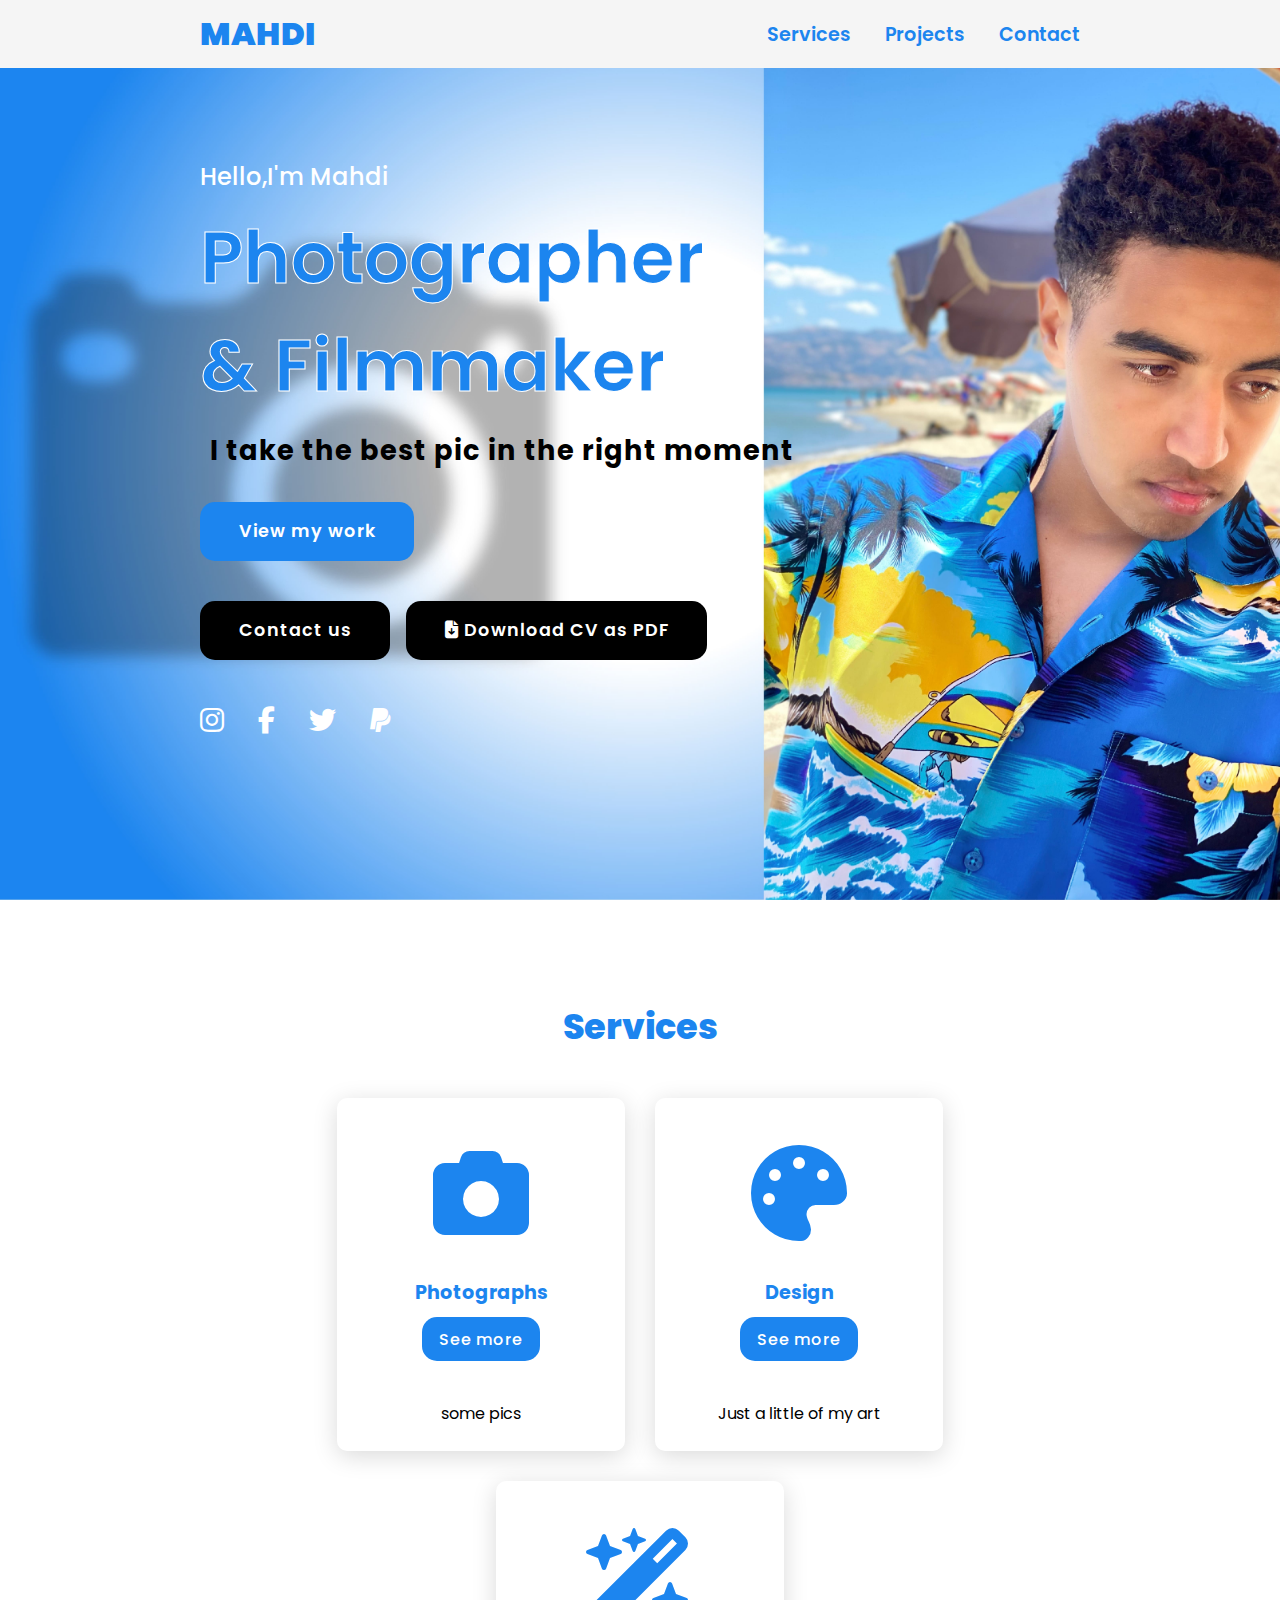
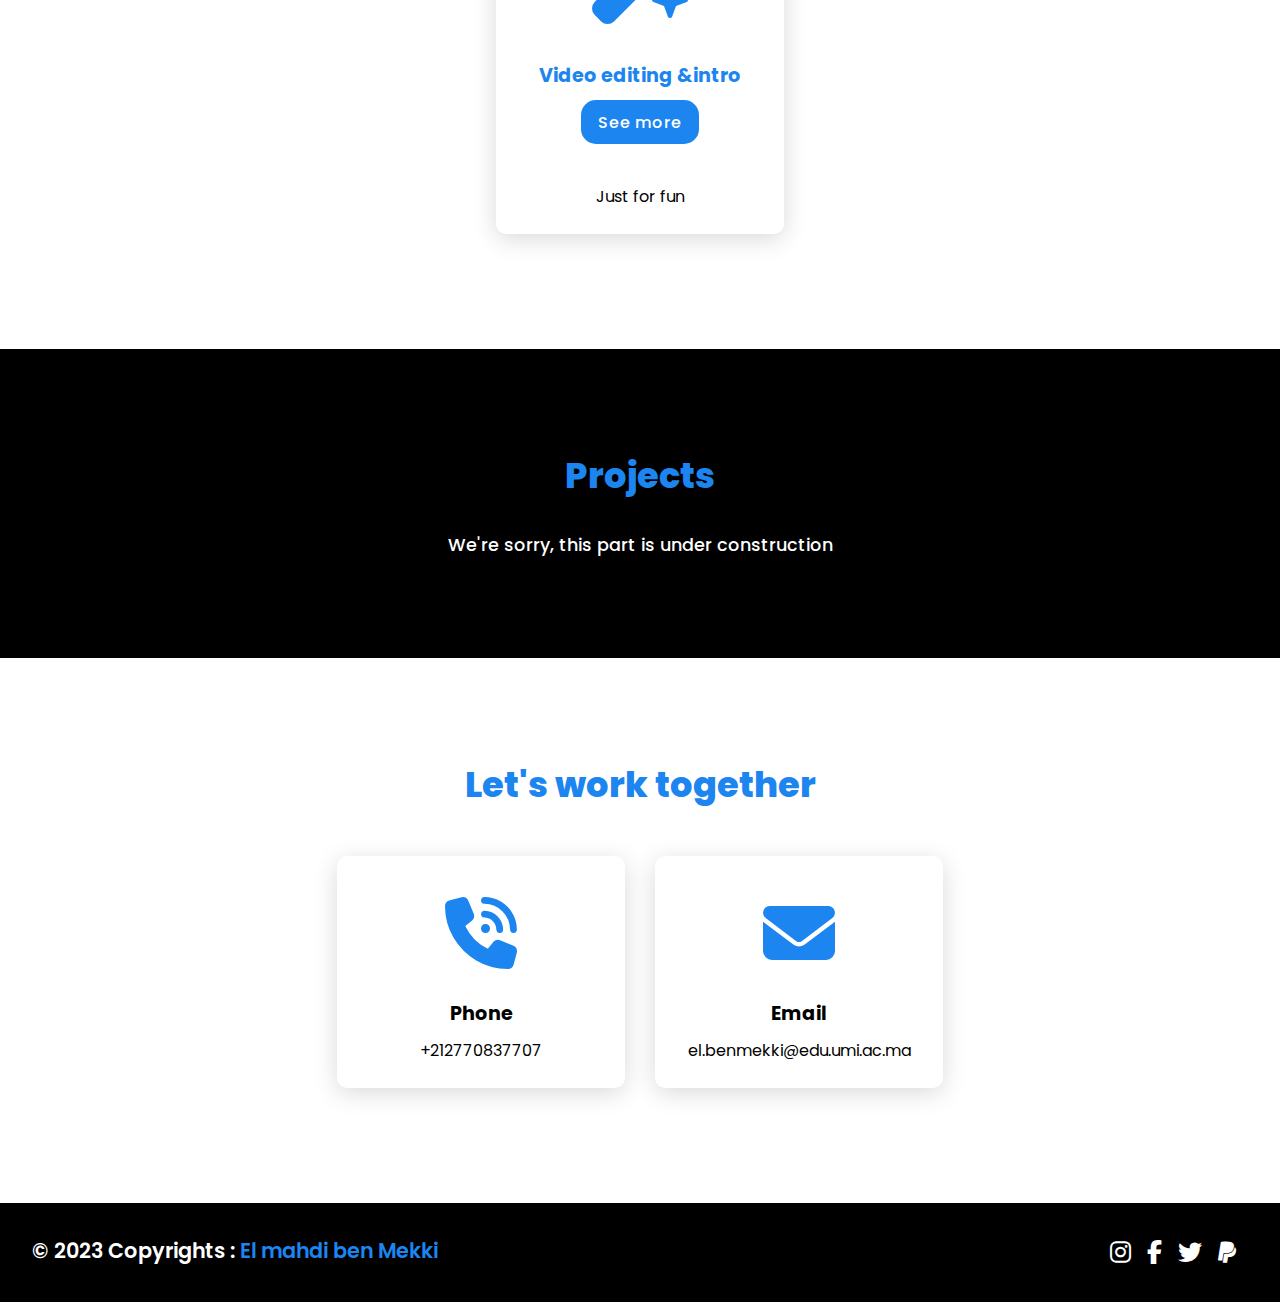
==== index.html @ b818fbd6 "Add files via upload" ====
<!DOCTYPE html>
<html lang="en">
<head>
    <meta charset="UTF-8">
    <meta http-equiv="X-UA-Compatible" content="IE=edge">
    <meta name="viewport" content="width= , initial-scale=1.0">
    <link rel="stylesheet" href="https://cdnjs.cloudflare.com/ajax/libs/font-awesome/6.3.0/css/all.css">
    <link rel="stylesheet" href="style.css">
    <title>El mahdi Ben Mekki</title>
  
</head>
</head>
<body>

    <header>
        <a href="#" class="logo">MAHDI</a>
        <nav class="navigation"> 
            <a href="#services">Services</a>
            <a href="#projects">Projects</a>
            <a href="#contact">Contact</a>
        </nav>
    </header >
    

    <section class="main">
        <div>
            <h2>Hello,I'm Mahdi <br><span>Photographer <br>
            & Filmmaker</span></h2>
            <h3>I take the best pic in the right moment </h3>
            <a href="#services" class="main-btn">View my work</a> <br>
            <a href="submit.html" class="main-btn2">Contact us</a>
            <a href="El mahdi_Ben mekki_CV.pdf" download class="main-btn2">
                <i class="fa-solid fa-file-arrow-down"></i> Download CV as PDF </a>

            <div class="social-icons">
                <a href="https://www.instagram.com/thisisoden/"><i class="fa-brands fa-instagram"></i></a>
                <a href="https://www.facebook.com/profile.php?id=100008016195055"><i class="fa-brands fa-facebook-f"></i></a>
                <a href="https://twitter.com/elmahdibenmekki"><i class="fa-brands fa-twitter"></i></a>
                <a href="https://www.paypal.com/paypalme/elmahdibenmekki"><i class="fa-brands fa-paypal"></i></a>
          
       

            </div>

        </div> 
    </section>

    <section class="cards" id="services">
            <h2 class="title">Services</h2>
            <div class="content">
                <div class="card">
                    <div class="icon">
                        <i class="fa-solid fa-camera"></i>
                    </div>
                    <div class="info">
                        <h3>Photographs</h3>
                        <div class="see">
                            <a href="./photographs"> <span>See more</span> </a>
                        </div>
                        <p>some pics</p>

                    </div>
            </div>
            <div class="card">
                <div class="icon">
                    <i class="fa-solid fa-palette"></i>
                </div>
                <div class="info">
                    <h3>Design</h3>
                    <div class="see">
                        <a href="./design"> <span>See more</span> </a>
                    </div>
                    <p>Just a little of my art</p>

                </div>
        </div>
        <div class="card">
            <div class="icon">
                <i class="fa-solid fa-wand-magic-sparkles"></i>
            </div>
            <div class="info">
                <h3>Video editing &intro</h3>
                <div class="see">
                    <a href="./videos"> <span>See more</span> </a>
                </div>
                <p>Just for fun</p>

            </div>
    </div>
      

            </div>  
    </section>

    <section class="projects" id="projects">
        <h2 class="title">Projects</h2>
        <p class="sorry">We're sorry, this part is under construction</p>
       

    </section>

    <section class="cards contact" id="contact">
        <h2 class="title">Let's work together</h2 >

        <div class="allcards">

            <div   class="card">
                <div class="icon">
                    <i class="fa-solid fa-phone-volume"></i>
                </div>
                <div class="info">
                    <h3>Phone</h3>
                    <p>+212770837707</p>
                    
                </div>
            </div>
            
            <div class="card"> 
                <div class="icon">
                    <i class="fa-solid fa-envelope"></i>
                </div>
                <div class="info">
                    <h3>Email</h3>
                    <p>el.benmekki@edu.umi.ac.ma</p>
                    
                </div>
            </div>
        </div>
  
    </section>

<footer class="footer">
    <p class="footer-title">© 2023   Copyrights :<span> El mahdi ben Mekki</span></p>
        <div class="social-icons">
            <a href="https://www.instagram.com/thisisoden/"><i class="fa-brands fa-instagram"></i></a>
            <a href="https://www.facebook.com/profile.php?id=100008016195055"><i class="fa-brands fa-facebook-f"></i></a>
            <a href="https://twitter.com/elmahdibenmekki"><i class="fa-brands fa-twitter"></i></a>
            <a href="https://www.paypal.com/paypalme/elmahdibenmekki"><i class="fa-brands fa-paypal"></i></a>
      

        </div>


</footer>
 

    
</body>
</html>
---- style.css ----
@import url('https://fonts.googleapis.com/css2?family=Poppins:ital,wght@0,100;0,200;0,300;0,400;0,500;0,600;0,700;0,800;0,900;1,100;1,200;1,300;1,400;1,500;1,600;1,700;1,800;1,900&display=swap');


*{ 
    font-family: 'Poppins', sans-serif;
    margin: 0;
    padding: 0;
    box-sizing: border-box;
    scroll-behavior: smooth;
}
header{
    background-color: whitesmoke;
    width: 100%;
    position: fixed;
    z-index: 999;
    display: flex;
    justify-content: space-between;
    align-items: center;
    padding: 10px 200px;

} 
.logo{
    text-decoration: none;
    color:#1c85ef;
    text-transform: uppercase;
    font-weight: 900;
    font-size: 2em;

}
.navigation a{
    color:#1c85ef;;
    text-decoration: none;
    font-size: 1.2em;
    font-weight: 600;
    padding-left: 30px;
}
.navigation a:hover{
    color:black;
     
}
section{
   padding: 100px 200px;
    
}
.main{
    width: 100%;
    min-height: 100vh ;
    display: flex;
    align-items: center;
    background: url(imges/background.jpg); no-repat;
    background-size: cover;
    background-position: center;
    background-attachment: fixed ;

}
.main h2{
    color: white;
    font-size: 1.5em;
    font-weight: 500;

}
.main h2 span{
    display: inline-block;
    margin-top: 10px;
    color:#1c85ef;
    font-size: 3em;
    font-weight: 600;
    -webkit-text-stroke: 1px white;
}
.main h3{
    color: black;
    font-size: 1.7em;
    font-weight: 700;
    letter-spacing: 1px;
    margin: 10px;
    margin-bottom:30px ;
}
.main-btn {
    color: white;
    background-color:#1c85ef;
    text-decoration: none;
    font-size: 1.1em;
    font-weight: 600;
    display: inline-block;
    padding: 0.9375em 2.1875em;
    letter-spacing: 1px;
    border-radius: 15px;
    margin-bottom: 40px;
    transition:  0.8s ease;

}
.main-btn:hover{
    background-color:white ;
    color:#1c85ef ;
    transform: scale(1.1);
}

.main-btn2{
    color: white;
    background-color:black;
    text-decoration: none;
    font-size: 1.1em;
    font-weight: 600;
    display: inline-block;
    padding: 0.9375em 2.1875em;
    letter-spacing: 1px;
    border-radius: 15px;
    margin-bottom: 40px;
    transition:  0.8s ease;
    margin-right: 12px;

}
.main-btn2:hover{
    background-color:white ;
    color: black;
    transform: scale(1.1);
}
.social-icons a{
    color: white;
    font-size: 1.7em;
    padding-right: 30px;
}

.title{
    display: flex;
    justify-content: center;
    color: #1c85ef;
    font-size: 2.2em;
    font-weight: 800;
    margin-bottom: 30px;

}
.content {
    display: flex;
    justify-content: center;
    flex-direction: row;
    flex-wrap: wrap ;
}
.allcards{
    display: flex;
    justify-content: center;
    
}
.card{
    background-color: white;
    width:18em ;
    box-shadow: 0 5px 25px rgba(1, 1, 1,15% );
    border-radius: 10px;
    padding: 25px;
    margin: 15px;
    transition: 0.7s ease;
} 
.card:hover {
    transform: scale(1.1);

}
.icon{
    color:#1c85ef ;
    font-size: 6em;
    text-align: center;
}
.info{
    text-align: center;

}

.info h3{
    color: #1c85ef;
    font-size:1.2em;
    font-weight: 700;
    margin: 10px;
}
.sorry{
    color: white;
    display: flex;
    justify-content: center;
    font-size: 1.1em;
    font-weight: 500;

}
.projects{
    background-color: black;
}
.contact .icon{
    font-size: 4.5em;
    
}
.contact .info h3{
    color: black;

}
.contact .info p{
    font-size: 1em;
} 
.footer{
    background-color: black;
    color: white;
    padding: 2em;
    display: flex;
    justify-content: space-between;
}
.footer-title{
    font-size: 1.3em;
    font-weight: 600;

}
.footer-title span{
    color:#1c85ef ;
}

.footer .social-icons a{
    font-size: 1.5em;
    padding:0 12px 0 0; 

}
.see span{
    color: white;
    background-color:#1c85ef;
    text-decoration: none;
    font-size: 1em;
    font-weight: 500;
    display: inline-block;
    padding: 0.6000em 1.1em;
    letter-spacing: 0.8px;
    border-radius: 15px;
    margin-bottom: 40px;
    transition:  0.8s ease;
   
}

.see span:hover{
    background-color:#03488d ;
    transform: scale(1.1);
}



@media (max-width:1023px){
    header{
        padding: 12px 20px;
    }
    .navigation {
       display: flex;
    }
    .title{
        font-size: 1.8em;
    }
    section{
        padding: 80px 20px;
    }
    .main-content h2{
        font-size: 1em;
    }
    .main-content h3{
        font-size: 1.6em;
    }
    .content{
        flex-direction: column;
        align-items: center;
    }
   .main{
    width: 30%;
    height: auto;
   }
}

@media (max-width:641px) {
    body{
        font-size: 12px;
    }
    .main-content h2{
        font-size: 0.8em;
    }
    .main-content h3{
        font-size: 1.4em;
    }
    .main{
        width: 50%;
        height: 50%;
    }

}

@media (max-width:300px) {
    body{
        font-size: 10px;
    }
}
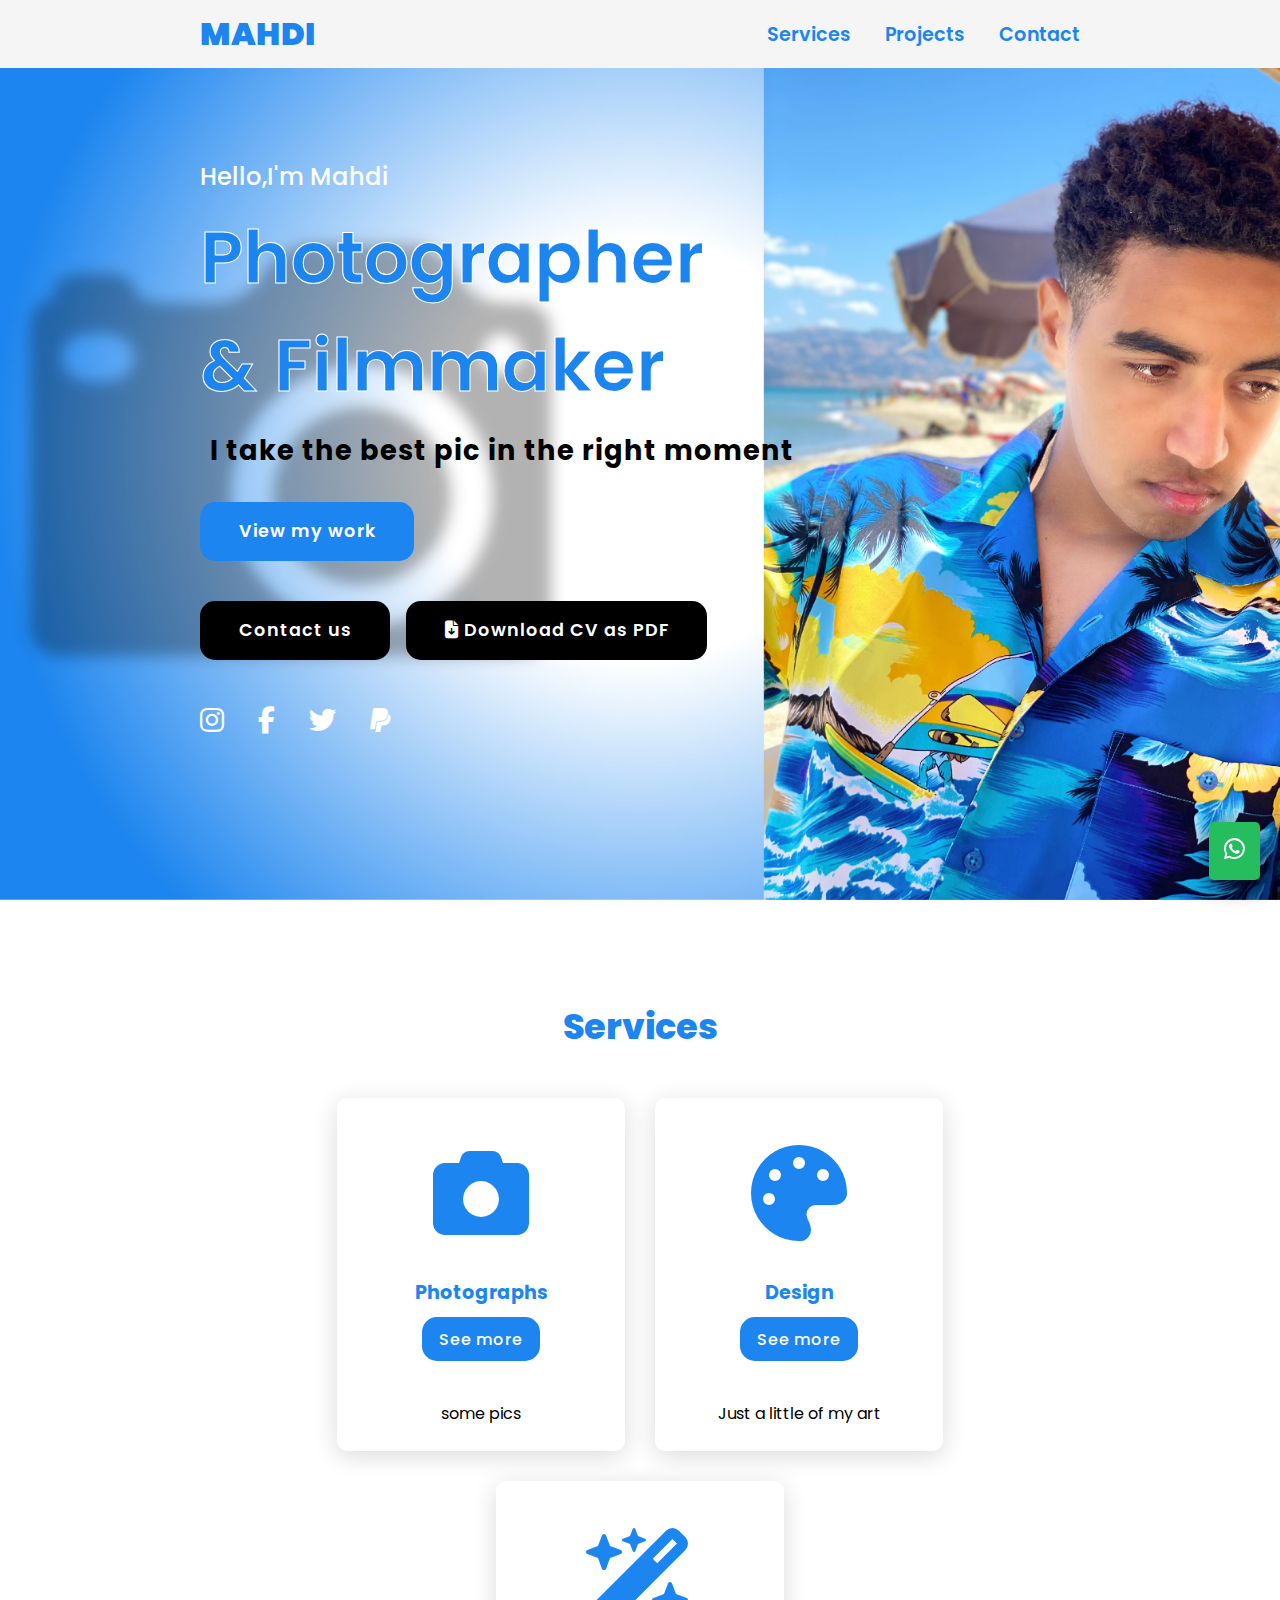
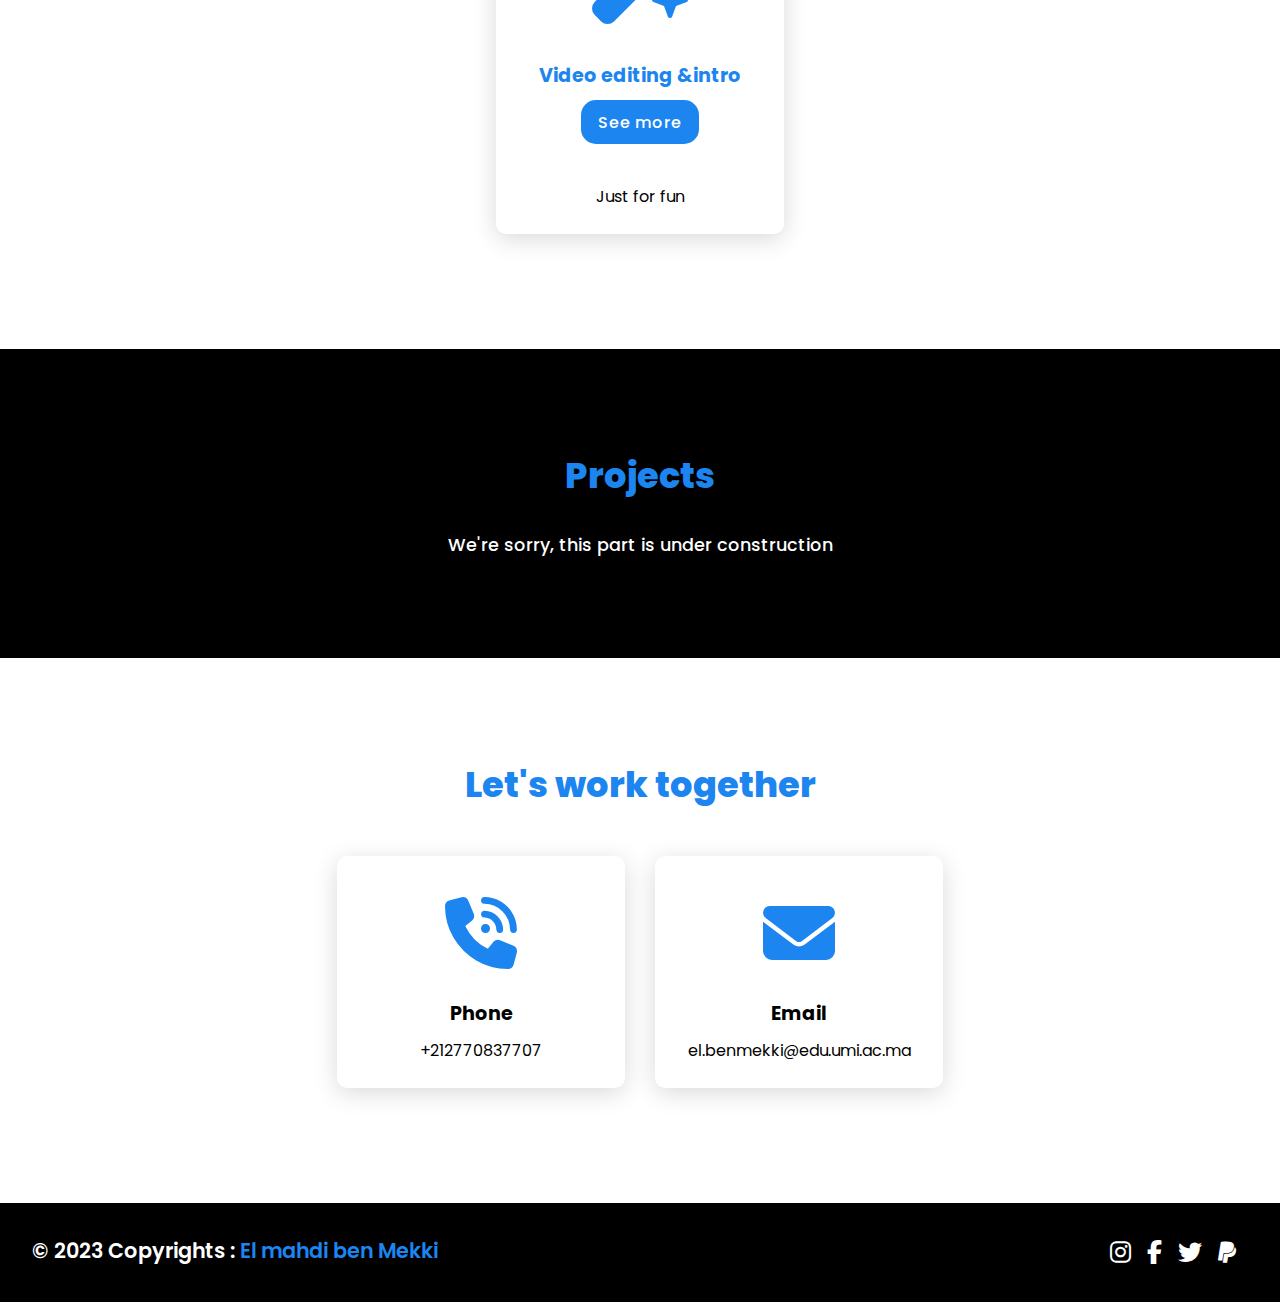
==== commit b63f2531: "Add files via upload" ====
--- a/index.html
+++ b/index.html
@@ -28,7 +28,7 @@
             & Filmmaker</span></h2>
             <h3>I take the best pic in the right moment </h3>
             <a href="#services" class="main-btn">View my work</a> <br>
-            <a href="submit.html" class="main-btn2">Contact us</a>
+            <a href="./submit" class="main-btn2">Contact us</a>
             <a href="El mahdi_Ben mekki_CV.pdf" download class="main-btn2">
                 <i class="fa-solid fa-file-arrow-down"></i> Download CV as PDF </a>
 
@@ -37,6 +37,7 @@
                 <a href="https://www.facebook.com/profile.php?id=100008016195055"><i class="fa-brands fa-facebook-f"></i></a>
                 <a href="https://twitter.com/elmahdibenmekki"><i class="fa-brands fa-twitter"></i></a>
                 <a href="https://www.paypal.com/paypalme/elmahdibenmekki"><i class="fa-brands fa-paypal"></i></a>
+               
           
        
 
@@ -44,6 +45,11 @@
 
         </div> 
     </section>
+
+    <a href="https://wa.me/212770837707" class="whatsapp-button" target="_blank"> 
+        <i id="whatsappicon" class="fa-brands fa-whatsapp"></i>
+
+    </a>
 
     <section class="cards" id="services">
             <h2 class="title">Services</h2>
--- a/style.css
+++ b/style.css
@@ -233,6 +233,31 @@
     background-color:#03488d ;
     transform: scale(1.1);
 }
+/* WhatsApp button styles */
+.whatsapp-button {
+    position: fixed;
+    bottom: 20px; 
+    right: 20px;
+    background-color: #25bd5d; /* WhatsApp green color */
+    color: #fff;
+    padding: 15px 15px;
+    text-decoration: none;
+    border-radius: 5px;
+    font-weight: bold;
+    transition: background-color 0.3s;
+    box-shadow: 0 5px 25px rgba(1, 1, 1,60% );
+}
+
+.whatsapp-button:hover {
+    background-color: #128C7E; /* Darker shade of WhatsApp green on hover */
+}
+.whatsapp-button i {
+    font-size: x-large;
+
+}
+
+
+
 
 
 
@@ -265,7 +290,7 @@
    }
 }
 
-@media (max-width:641px) {
+@media (max-width:700px) {
     body{
         font-size: 12px;
     }
@@ -278,14 +303,83 @@
     .main{
         width: 50%;
         height: 50%;
-    }
-
-}
-
-@media (max-width:300px) {
+        background: url(imges/background2.jpg); 
+        background-size: 250%;
+        background-repeat: no-repeat;
+        background-position: center center;
+        
+        
+       
+      
+    }
+
+}
+
+
+@media (max-width:500px) {
     body{
         font-size: 10px;
     }
-}
-
-    +    .main{
+        width: 50%;
+        height: 50%;
+        background: url(imges/background2.jpg); 
+        background-size: 300%;
+        background-repeat: no-repeat;
+        background-position: center center;
+        
+        
+       
+      
+    }
+    .main h2{
+        color: white;
+        font-size: 1.8em;
+        font-weight: 700;
+    
+    }
+    .main-btn2{
+        
+        font-size: 1.5em;
+
+        }
+
+     .main-btn {
+         
+            font-size: 1.5em;
+          
+           
+        }
+
+.navigation a{
+
+    font-size: 1.2em;
+    font-weight: 700;
+    
+}
+.cards contact{
+
+    width:10em ;
+
+
+    
+
+    }
+.cards .content{
+    font-size: larger;
+
+}
+
+
+
+
+
+   .footer{
+    padding: 0.5em;
+   }
+   .footer-title{
+    font-size: 1em;
+    font-weight: 600;
+
+}
+}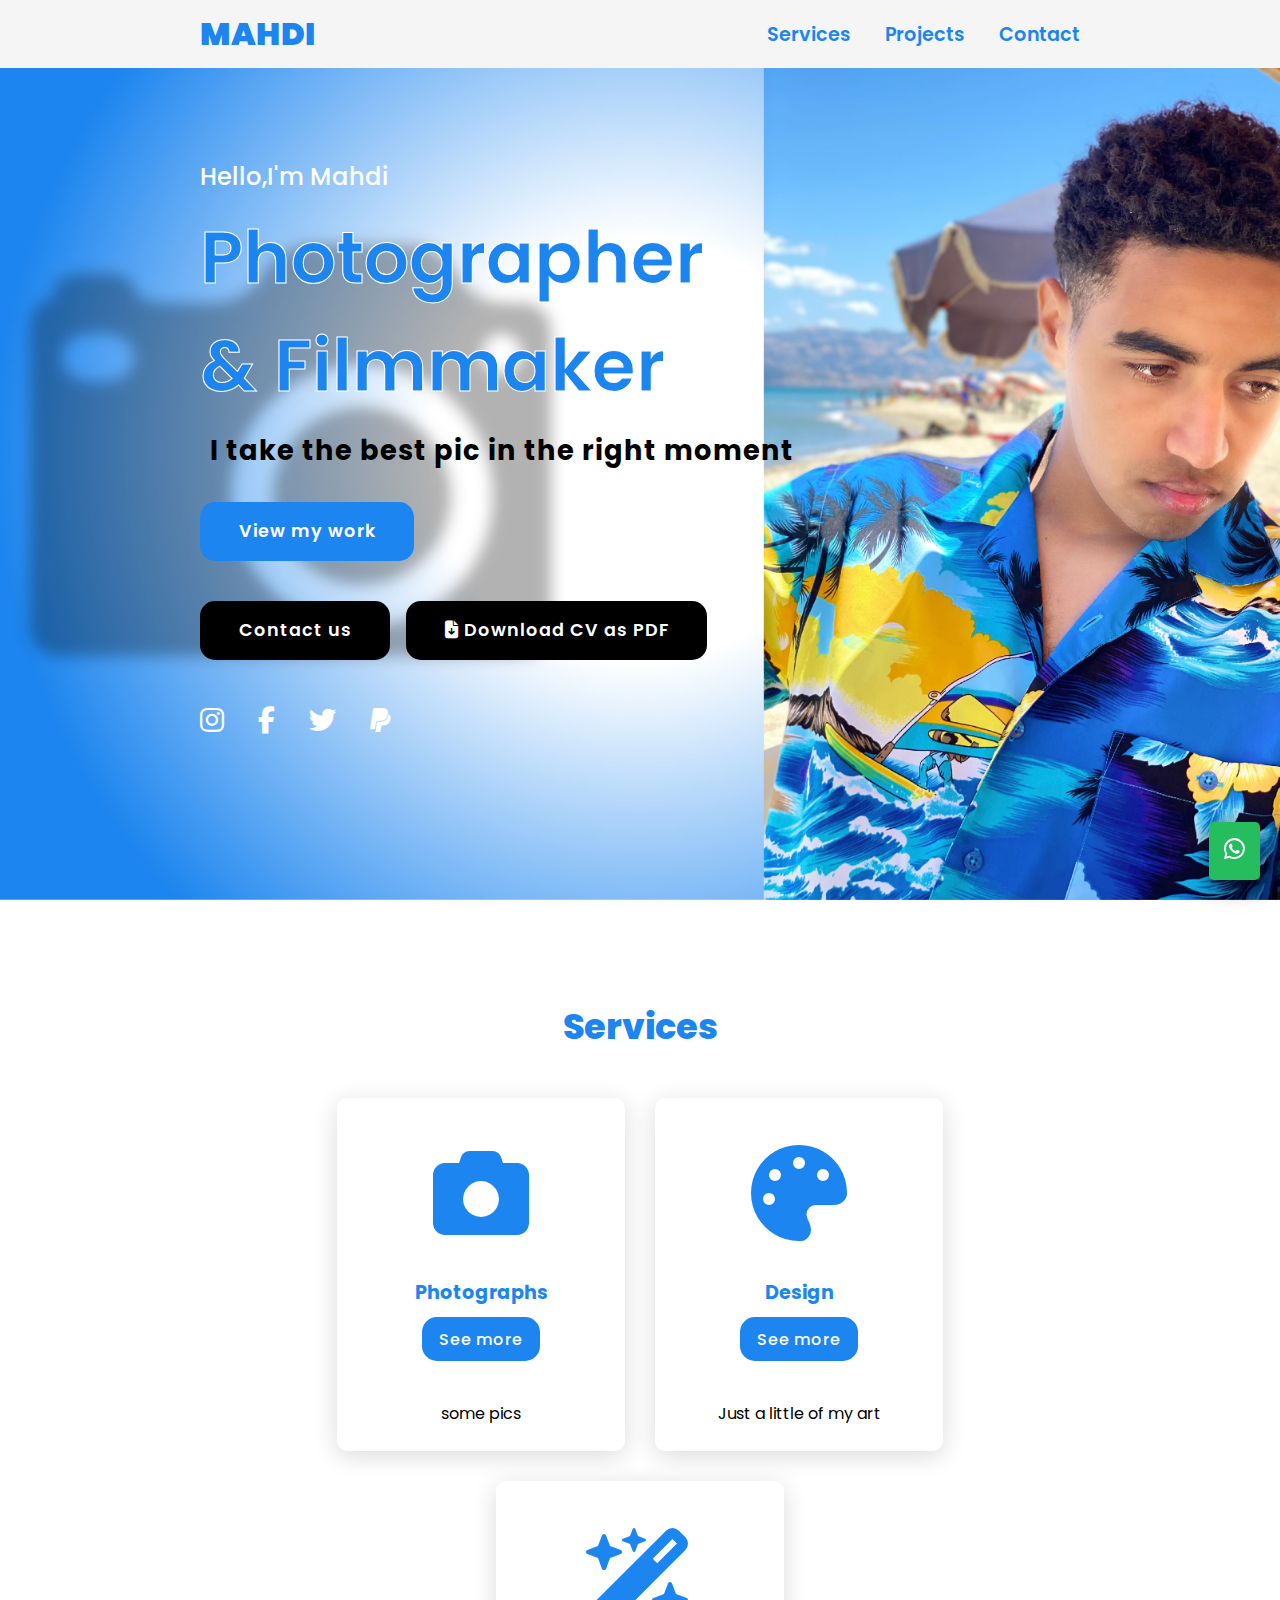
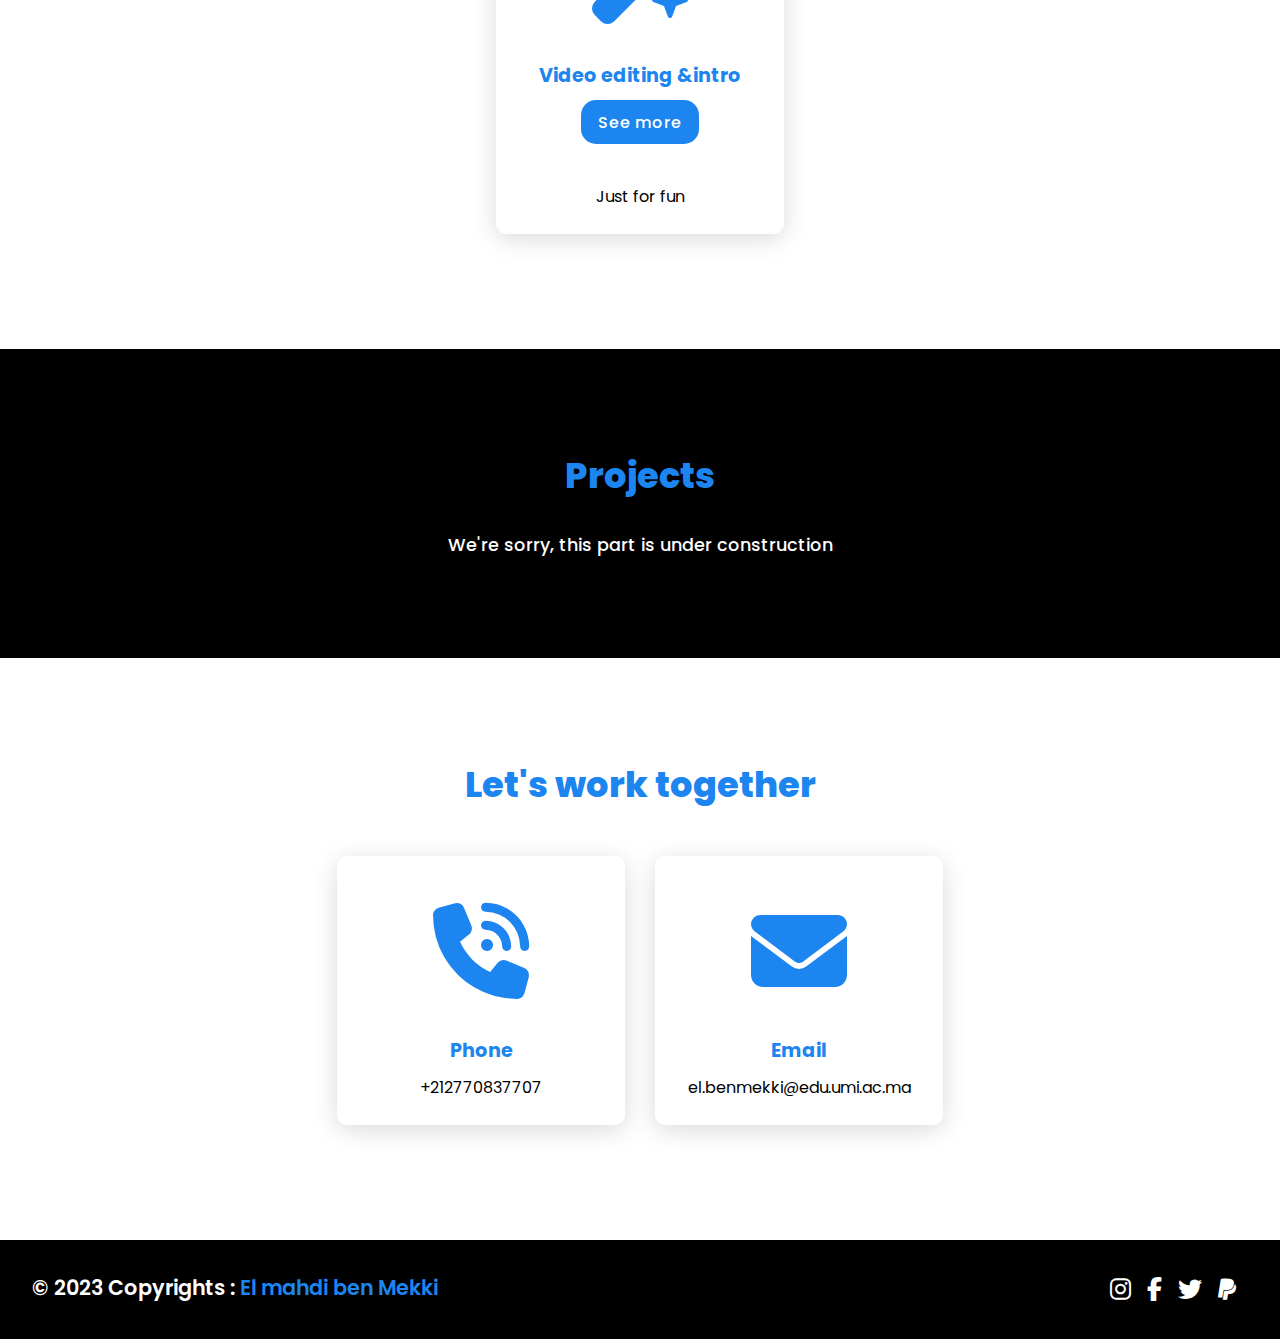
==== commit a2ffc38d: "Add files via upload" ====
--- a/index.html
+++ b/index.html
@@ -105,7 +105,7 @@
 
     </section>
 
-    <section class="cards contact" id="contact">
+    <section class="cardscontact" id="contact">
         <h2 class="title">Let's work together</h2 >
 
         <div class="allcards">
--- a/style.css
+++ b/style.css
@@ -357,10 +357,21 @@
     font-weight: 700;
     
 }
-.cards contact{
-
-    width:10em ;
-
+.cardscontact .card{
+    font-size: smaller;
+    width: 300px;
+    padding: 20px;
+    margin: 10px;
+}
+
+
+.card{
+
+
+font-size: larger;
+font-weight: 600;
+
+   
 
     
 
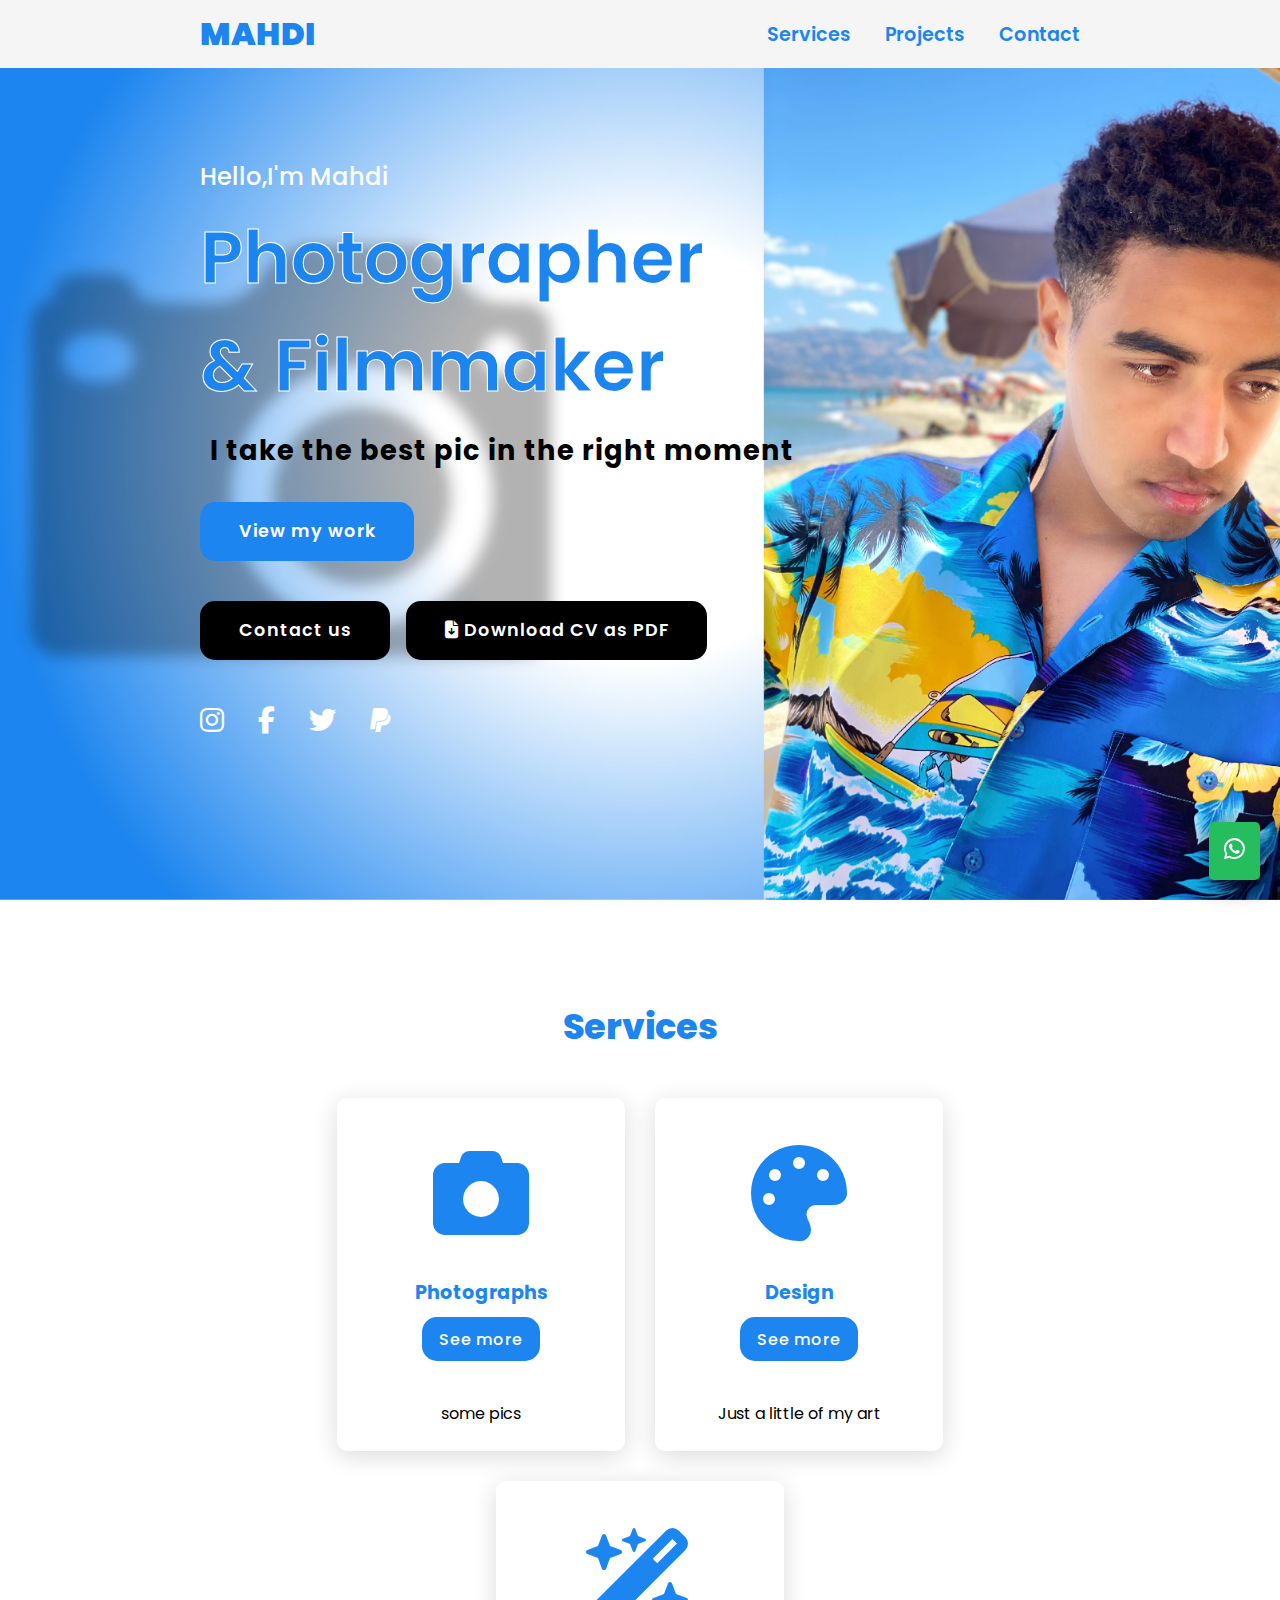
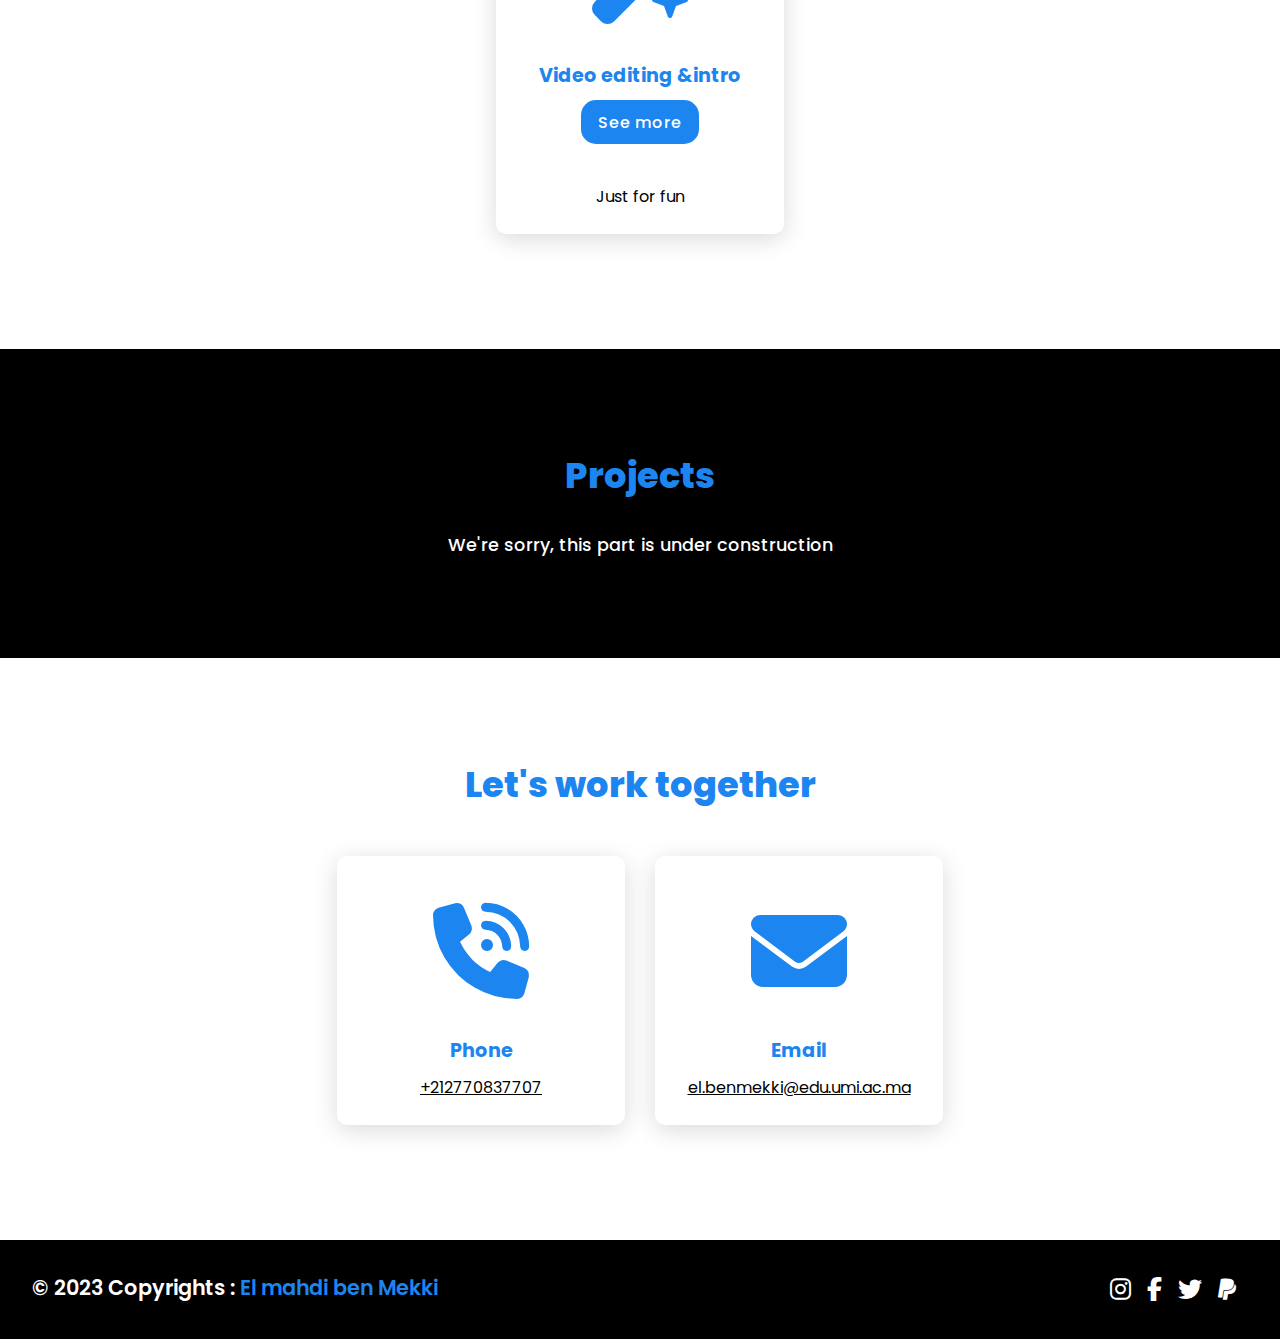
==== commit bca48138: "Add files via upload" ====
--- a/index.html
+++ b/index.html
@@ -116,7 +116,8 @@
                 </div>
                 <div class="info">
                     <h3>Phone</h3>
-                    <p>+212770837707</p>
+                    <a href="tel:+212770837707"><p>+212770837707</p></a>
+              
                     
                 </div>
             </div>
@@ -127,7 +128,8 @@
                 </div>
                 <div class="info">
                     <h3>Email</h3>
-                    <p>el.benmekki@edu.umi.ac.ma</p>
+                    <a href="mailto:el.benmekki@edu.umi.ac.ma"><p>el.benmekki@edu.umi.ac.ma</p></a>
+
                     
                 </div>
             </div>
--- a/style.css
+++ b/style.css
@@ -170,6 +170,10 @@
     font-size:1.2em;
     font-weight: 700;
     margin: 10px;
+    text-decoration: none;
+}
+.info a{
+    color: black;
 }
 .sorry{
     color: white;
@@ -353,13 +357,13 @@
 
 .navigation a{
 
-    font-size: 1.2em;
-    font-weight: 700;
-    
+    font-size: 1.1em;
+    font-weight: 710;
+    padding-left: 15px;
 }
 .cardscontact .card{
     font-size: smaller;
-    width: 300px;
+    width: 150px;
     padding: 20px;
     margin: 10px;
 }
@@ -380,8 +384,13 @@
     font-size: larger;
 
 }
-
-
+section{
+        padding: 60px 10px;
+    }
+
+    .title{
+        font-size: 3em;
+    }
 
 
 
